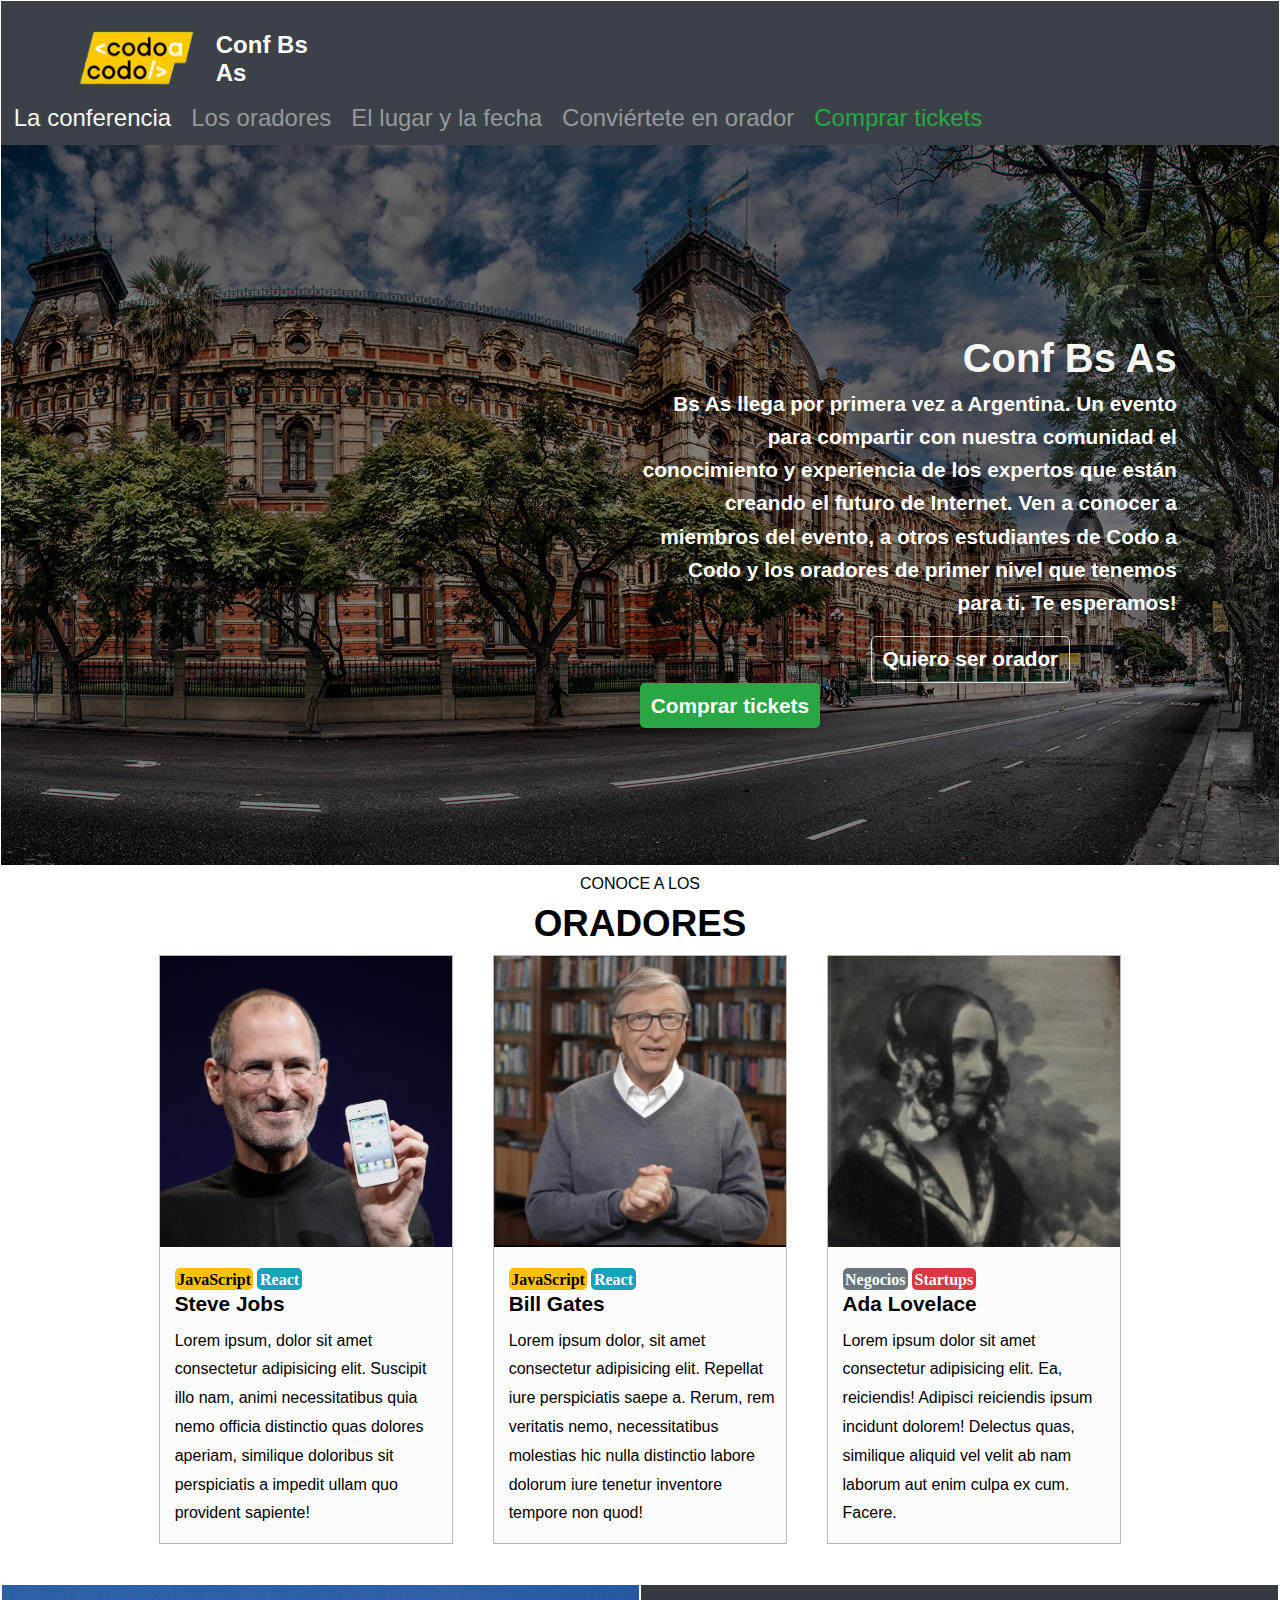
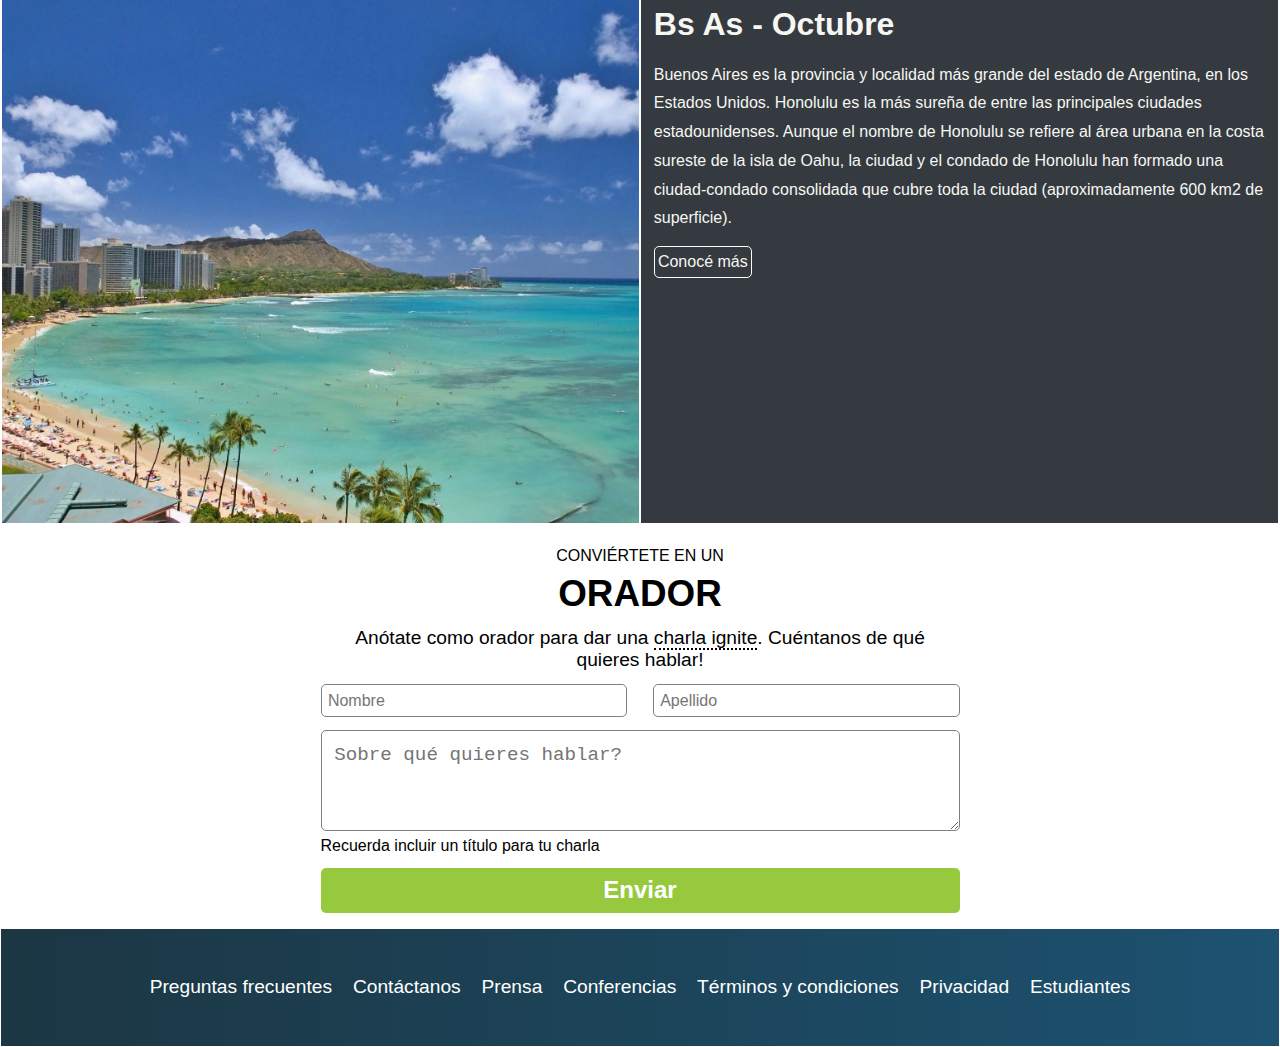
==== index.html @ 78c678d3 "Mi Proyecto de Codo a codo" ====
<!DOCTYPE html>
<html lang="es">
<head>
    <meta charset="UTF-8">
    <meta http-equiv="X-UA-Compatible" content="IE=edge">
    <meta name="viewport" content="width=device-width, initial-scale=1.0">
    <title>Proyecto Integrador front | Andrea Leal Denis</title>
    <link rel="shortcut icon" href="favicon.ico" type="image/x-icon">
    <link rel="stylesheet" href="./css/estilos.css">
</head>
<body>
    <header class="header">
        <div class="header_navegador">
            <div class="header_contenedorLogo">
                <a class="header_contenedorLogo_anclaLogo" href="#">
                    <img class="header_contenedorLogo_anclaLogo_img" src="./assets/img/codoacodo.png" alt="Logo Codo a Codo 4.0" loading="lazy" >
                </a>
                <h2 class="header_contenedorLogo">Conf Bs As</h2>
            </div>
            <div>
                <nav class="header_nav">
                    <ul class="header_nav_ul">
                        <li class="header_nav_ul_li"><a class="header_nav_ul_li_a itemBlanco" href="#conferencia">La conferencia</a></li>
                        <li class="header_nav_ul_li"><a class="header_nav_ul_li_a itemGris" href="#oradores">Los oradores</a></li>
                        <li class="header_nav_ul_li"><a class="header_nav_ul_li_a itemGris" href="#lugarFecha">El lugar y la fecha</a></li>
                        <li class="header_nav_ul_li"><a class="header_nav_ul_li_a itemGris" href="#formularioOrador">Conviértete en orador</a></li>
                        <li class="header_nav_ul_li"><a class="header_nav_ul_li_a itemVerde" href="./pages/tickets.html">Comprar tickets</a></li>
                    </ul>
                </nav>
            </div>
        </div>
        <section class="header_section">
            <div class="header_section_div">
                <h1 class="itemBlanco">Conf Bs As</h1>
                <p class="header_section_parrafo">Bs As llega por primera vez a Argentina. Un evento para compartir con nuestra comunidad el conocimiento y experiencia de los expertos que están creando el futuro de Internet. Ven a conocer a miembros del evento, a otros estudiantes de Codo a Codo y los oradores de primer nivel que tenemos para ti. Te esperamos!</p>
                <div class="cajaConferencia">
                    <div class="botones_cajaConferencia">
                        <a class="orador padOrador" href="#formularioOrador">Quiero ser orador</a>
                        <a class="tickets" href="./pages/tickets.html">Comprar tickets</a>
                    </div>
                </div>    
            </div>
        </section>
    </header>
    <main class="main">
        <section class="main_oradores">
            <div class="main_oradores_div">
                <h2><div class="main_oradores_tituloPequeño">CONOCE A LOS</div>ORADORES</h2>
            </div>
            <div class="main_oradores_cards">
                <div class="cards"><img src="./assets/img/Steve_Jobs.jpg" alt="Foto Steve Jobs" loading="lazy">
                    <div class="botonesOradores">
                        <a class="botonJavascript" href="https://aprendejavascript.org/" target="_blank">JavaScript</a>
                        <a class="botonReact" href="https://es.react.dev/" target="_blank">React</a>
                    </div>    
                    <div class="descripcionOradores">  
                        <h3>Steve Jobs</h3>
                        <p>Lorem ipsum, dolor sit amet consectetur adipisicing elit. Suscipit illo nam, animi necessitatibus quia nemo officia distinctio quas dolores aperiam, similique doloribus sit perspiciatis a impedit ullam quo provident sapiente!
                        </p>
                    </div>
                </div>
                <div class="cards"><img src="./assets/img/bill.jpg" alt="Foto Bill Gates" loading="lazy">
                    <div class="botonesOradores">
                        <a class="botonJavascript" href="https://aprendejavascript.org/" target="_blank">JavaScript</a>
                        <a class="botonReact" href="https://es.react.dev/" target="_blank">React</a>
                    </div>
                    <div class="descripcionOradores">   
                        <h3>Bill Gates</h3>
                        <p>Lorem ipsum dolor, sit amet consectetur adipisicing elit. Repellat iure perspiciatis saepe a. Rerum, rem veritatis nemo, necessitatibus molestias hic nulla distinctio labore dolorum iure tenetur inventore tempore non quod!
                        </p>
                    </div>    
                </div>
                <div class="cards"><img src="./assets/img/ada.jpeg" alt="Foto Ada Lovelace" loading="lazy">
                    <div class="botonesOradores">
                        <a class="botonNegocios" href="#">Negocios</a>
                        <a class="botonStartup" href="#" >Startups</a>
                    </div>
                    <div class="descripcionOradores">
                        <h3>Ada Lovelace</h3>
                        <p>Lorem ipsum dolor sit amet consectetur adipisicing elit. Ea, reiciendis! Adipisci reiciendis ipsum incidunt dolorem! Delectus quas, similique aliquid vel velit ab nam laborum aut enim culpa ex cum. Facere.
                        </p>
                    </div>    
                </div>
            </div>
        </section>
        <section class="main_sectionPrincipal">
            <div class="main_sectionPrincipal_contenedorFlexible">
                <div class="main_sectionPrincipal_contenedorFlexible_contenedorImg">  
                     
                </div>                               
                <div class="main_sectionPrincipal_contenedorTexto itemBlanco">
                    <h2>Bs As - Octubre</h2>
                    <p>Buenos Aires es la provincia y localidad más grande del estado de Argentina, en los Estados Unidos. Honolulu es la más sureña de entre las principales ciudades estadounidenses. Aunque el nombre de Honolulu se refiere al área urbana en la costa sureste de la isla de Oahu, la ciudad y el condado de Honolulu han formado una ciudad-condado consolidada que cubre toda la ciudad (aproximadamente 600 km2 de superficie).</p>
                    <a class="itemBlanco" href="">Conocé más</a>
                </div>
            </div>  
        </section>
        <section id="formularioOrador">
            <div class="contenedorFlex_formulario">
                <div class="formulario_titulo">
                    <h2><div class="formularioOrador_tituloPequeño"> CONVIÉRTETE EN UN</div>ORADOR</h2>
                    <p>Anótate como orador para dar una <span class="subrayadoPuntitos">charla ignite</span>. Cuéntanos de qué quieres hablar!</p>
                </div>
                <div class="formularioInput">
                    <form class="cajaForm" action="">
                        <div class="inputName">
                            <input type="text" id="name" name="nombre" placeholder="Nombre" required>                                
                            <input type="text" id="apellido" name="apellido" placeholder="Apellido" required>
                        </div>    
                        <div class="text_area">
                            <textarea name="comentario" id="comentario" cols="60" rows="25" placeholder="Sobre qué quieres hablar?"></textarea>
                        </div>
                            <p class="parrafoForm">Recuerda incluir un título para tu charla</p>
                            <div class="submit">
                                <input type="submit" value="Enviar">                              
                            </div>
                        </div>
                        
                    </form>
                </div>
            </div>
        </section>
    </main>
    <footer class="footer">
        <nav class="footer_nav">
            <ul class="footer_nav_ul">
                <li class="footer_nav_ul_li">
                    <a class="footer_nav_ul_li_a" href="#">Preguntas frecuentes</a>
                </li>
                <li class="footer_nav_ul_li">
                    <a class="footer_nav_ul_li_a" href="#">Contáctanos</a>
                </li>
                <li class="footer_nav_ul_li">
                    <a class="footer_nav_ul_li_a" href="#">Prensa</a>
                </li>
                <li class="footer_nav_ul_li">
                    <a class="footer_nav_ul_li_a" href="#">Conferencias</a>
                </li>
                <li class="footer_nav_ul_li">
                    <a class="footer_nav_ul_li_a" href="#">Términos y condiciones</a>
                </li>
                <li class="footer_nav_ul_li">
                    <a class="footer_nav_ul_li_a" href="#">Privacidad</a>
                </li>
                <li class="footer_nav_ul_li">
                    <a class="footer_nav_ul_li_a" href="#">Estudiantes</a>
                </li>                      
            </ul>
        </nav>
    </footer>
</body>
</html>
---- css/estilos.css ----
*{
    margin: 0;
    padding: 0;
    box-sizing: border-box;
}
body{
    margin: 1px;
}
.itemBlanco{
    color: rgb(246, 247, 242);
}
.itemGris{
    color: rgb(149, 152, 159);
}
.itemVerde{
    color: rgb(39, 167, 70);
}
.header_navegador{
    padding: 1% 7% 1% 1%;
    background-color: rgb(60, 65, 71);
    display: flex;
    flex-direction: row;
    justify-content: space-between;
    align-items: center;
    flex-wrap: wrap;
}
.header_contenedorLogo{
    width: 30%;
    display: flex;
    justify-content: center;
    align-items: center;
}
.header_contenedorLogo_anclaLogo{
    color: white;
    font-family:'Lucida Sans', 'Lucida Sans Regular', 'Lucida Grande', 'Lucida Sans Unicode', Geneva, Verdana, sans-serif;
    display: flex;
    justify-content: center;
    align-items: center;
    flex-wrap: wrap;
}
.header_contenedorLogo_anclaLogo_img{
    width: 100%;
    height: 10vh;
}
.header_contenedorLogo h2{
    color: white;
    font-size: 1.5rem;
    font-family: 'Lucida Sans', 'Lucida Sans Regular', 'Lucida Grande', 'Lucida Sans Unicode', Geneva, Verdana, sans-serif;
}
.header_nav{
    display: flex;
}
.header_nav_ul{
    list-style: none;
    margin: 0;
    padding: 0;
    display: flex;
    align-items: center;
    text-decoration: none;
    font-size: 1.2rem;
}
.header_nav_ul_li{
    padding-right: 20px;
    font-size: 1.5rem;
    font-family: 'Lucida Sans', 'Lucida Sans Regular', 'Lucida Grande', 'Lucida Sans Unicode', Geneva, Verdana, sans-serif;
}
.header_nav_ul_li_a{
    text-decoration: none;
}
.header_section{
    height: 80vh;
    color: white;
    font-size: 1rem;
    font-family: 'Lucida Sans', 'Lucida Sans Regular', 'Lucida Grande', 'Lucida Sans Unicode', Geneva, Verdana, sans-serif;
    background: linear-gradient(to right top, #00000080, #00000080), url(../assets/img/ba1.jpg);
    background-size: cover;
    background-repeat: no-repeat;
    background-position: center;
    text-align: right;
    font-weight: bolder;
    font-size: 1.3rem;
}
.header_section_div{
    padding-top: 15% ;
    margin-right: 8%;
    margin-left: 50%;
}
.header_section_parrafo{
    margin-top: 1%;
    margin-bottom: 1%;
    text-align: justify right;
    line-height: 1.6;    
}
.header_section_div h1{
    font-size: 2.5rem;
}
.cajaConferencia{
    width: 100%;
    height: 10vh;
    padding-top: 2%;
}
.botones_cajaConferencia{
    width: 100%;
    height: 70%;
    display: flex;
    flex-direction: row;
    flex-wrap: wrap;
    justify-content: space-between;
}
.orador{
    padding: 2%;
    border: 1px solid rgba(255, 255, 255, 0.774);
    border-radius: 5px
}
.padOrador{
    margin-left: 43%;
}
.tickets{
    padding: 2%;
    background-color: rgb(41, 167, 68);
    border-radius: 5px;
}
.header_section a{
    text-decoration: none;
    color: white;
}
.main_oradores_div{
   text-align: center;
   margin-top: 10px ;
   margin-bottom: 10px;
   font-family: 'Lucida Sans', 'Lucida Sans Regular', 'Lucida Grande', 'Lucida Sans Unicode', Geneva, Verdana, sans-serif;
}
.main_oradores h2{
    font-size: 2.3rem;
}
.main_oradores_tituloPequeño{
    padding-bottom: 10px;
    font-size: 1rem;
    font-weight: 200;
}
.main_oradores_cards{
    height: 100%;
    display: flex;
    flex-direction: row;    
    flex-wrap:wrap;
    align-content: center;
    gap:40px;
    justify-content: center;    
    padding-bottom: 40px;    
}
.cards{    
    background-color: rgb(252, 252, 252);
    border: 1px solid rgb(190, 182, 182);
    width: 23%;
    height: 95%;
    display: flex;
    flex-direction: column;    
}
.cards img{
    width: 100%;
    height: 58%;
    object-fit:cover;
}
.botonesOradores{
    padding: 5%;
    padding-top: 8%;
    padding-bottom: 1%;    
}
.botonesOradores a{
    text-decoration: none;
    padding: 2.5px;
    border-radius: 5px;
    font-weight: bold;
    text-align: left;
}
.botonJavascript{
    background-color: rgb(254, 193, 6) ;
    color: black;
}
.botonReact{
    background-color: rgb(23, 162, 185);
    color: white;
}
.botonNegocios{
    background-color: rgb(108, 117, 124);
    color: white;
}
.botonStartup{
    background-color: rgb(220, 54, 68);
    color: white;
}
.descripcionOradores{    
    padding: 0 2% 5% 5%;
    font-family: 'Lucida Sans', 'Lucida Sans Regular', 'Lucida Grande', 'Lucida Sans Unicode', Geneva, Verdana, sans-serif;
}
.descripcionOradores h3{
    font-size: 1.3rem;
    padding-bottom: 4%;
}
.descripcionOradores p{
    font-size: 1rem;
    line-height: 1.8;
    text-align: justify center;
}
.main_sectionPrincipal_contenedorFlexible{
    height: 60vh;
    background-color: #1d5271;
    display: flex;
    flex-direction: row
}
.main_sectionPrincipal_contenedorFlexible_contenedorImg{
    width: 50%;
    height: 60vh;
    background-image: url(../assets/img/honolulu.jpg);
    background-position: center;
    background-size: cover;
    background-repeat: no-repeat;
    border: 1px solid white;
}
.main_sectionPrincipal_contenedorTexto{
    background-color: rgb(53, 58, 64);
    width: 50%;
    height: 60vh;
    padding-top: 1%;
    padding-left: 1%;
    text-align: left;
    display: flex;
    flex-direction: column;
    align-items:flex-start; 
    line-height: 1.5;
    font-family: 'Lucida Sans', 'Lucida Sans Regular', 'Lucida Grande', 'Lucida Sans Unicode', Geneva, Verdana, sans-serif;
    border: 0.1px solid white;
}
.main_sectionPrincipal_contenedorTexto h2{    
    padding-bottom: 2%;
    font-size: 2rem;    
    margin-top: 2.5px;    
}
.main_sectionPrincipal_contenedorTexto p{
    padding-right: 1%;
    padding-bottom: 2%;
    font-size: 1rem;
    line-height: 1.8;
}
.main_sectionPrincipal_contenedorTexto a{
    padding: 0.5%;
    text-decoration: none;
    border: 1px solid white;
    border-radius: 5px;
}
#formularioOrador{
    height: 45vh;
    display: flex;
    flex-direction: column;
    flex-wrap: wrap;
    align-content: center;
}
.contenedorFlex_formulario{    
    width: 50%;
    height: 64%;
}
.formulario_titulo{    
    padding: 2%;
    text-align: center;
    margin-top: 10px ;
    font-family: 'Lucida Sans', 'Lucida Sans Regular', 'Lucida Grande', 'Lucida Sans Unicode', Geneva, Verdana, sans-serif;
}
.formularioOrador_tituloPequeño{
    padding-bottom: 8px;
    font-size: 1rem;
    font-weight: 200;
}
.formulario_titulo h2{
    font-size: 2.3rem;
}
.subrayadoPuntitos{
    border-bottom: 2px dotted black;
}
.formulario_titulo P{
    padding-top: 2%;
    font-size: 1.2rem;
}
.formularioInput{
    height: 97%;
    display: flex;
}
.cajaForm{    
    width: 100%;
    height: 90%;
    font-family: 'Lucida Sans', 'Lucida Sans Regular', 'Lucida Grande', 'Lucida Sans Unicode', Geneva, Verdana, sans-serif;
}
.parrafoForm{
    padding-top: 1%;
    font-size: 1rem;
}
.inputName{
    height: 15%;
    display: flex;
    flex-wrap: wrap;
    justify-content: space-between;
}
.inputName input{
    padding: 1%;
    width: 48%;
    height: 100%;
    font-size: 1rem;   
    border: 1px solid gray;    
    border-radius: 5px; 
}
.text_area{    
    padding-top: 2%;
    display: flex;
    width: 100%;
    height: 50%;
    flex-direction: column;   
}
.text_area textarea{
    padding-top: 2%;
    padding-left: 2%;
    font-size: 1.2rem;
    border: 1px solid gray;
    border-radius: 5px;  
}
.submit{
    padding-top: 2%;
} 
.submit input{
    background-color: rgb(150, 201, 62) ;
    width: 100%;
    height: 5vh;
    border: 1px solid transparent;
    border-radius: 5px;
    font-size: 1.5rem;    
    color: white;
    font-weight: 600;
    cursor: pointer;
}
.footer{
    height: 10%;
    background: linear-gradient(to right, #1c3643, #1c3d4e, #1c4459, #1c4b65, #1d5271);
}
.footer_nav_ul{
    height: 13vh;
    padding-left: 10%;
    padding-right: 10%;
    list-style: none;
    display: flex;
    justify-content: space-evenly;
    align-items: center;
    text-decoration: none;
    font-size: 1.2rem;
    font-family: 'Lucida Sans', 'Lucida Sans Regular', 'Lucida Grande', 'Lucida Sans Unicode', Geneva, Verdana, sans-serif;
}
.footer_nav_ul_li_a{
    color: white;
    text-decoration: none;
}
@media screen and (min-width: 0) and (max-width:991px){
    .header_contenedorLogo{
        flex-direction: column;
    }    
    .header_nav_ul{
        flex-direction: column;
    }
    .header_section{
        height: 100vh;
    }
    .header_section_parrafo{
        width: 100%;
        height: 50%;
        font-size: 1rem;
        text-align: justify;
    } 
    .header_section_div h1{
        font-size: 2rem;
    }
    .cajaConferencia{
        width: 100%;
        height: 10vh;
        padding-top: 2%;
    }
        .main_oradores_cards{
        flex-direction: column;         
    }
    .cards{
        flex-direction: column;        
    }
    .main_sectionPrincipal_contenedorFlexible{
        flex-direction: column-reverse;
    }
    .main_sectionPrincipal_contenedorFlexible_contenedorImg{
        width: 100%;
        height: 50vh;
    }
    .main_sectionPrincipal_contenedorTexto{
        width: 100%;
        height: 50vh;       
    }
    #formularioOrador{
        height: 80vh;        
    }
    .footer{
        height: 40vh;
    }
    .footer_nav_ul{
        margin-top: 5vh;
        padding-top: 20vh;        
        flex-direction: column;  
    }          
}
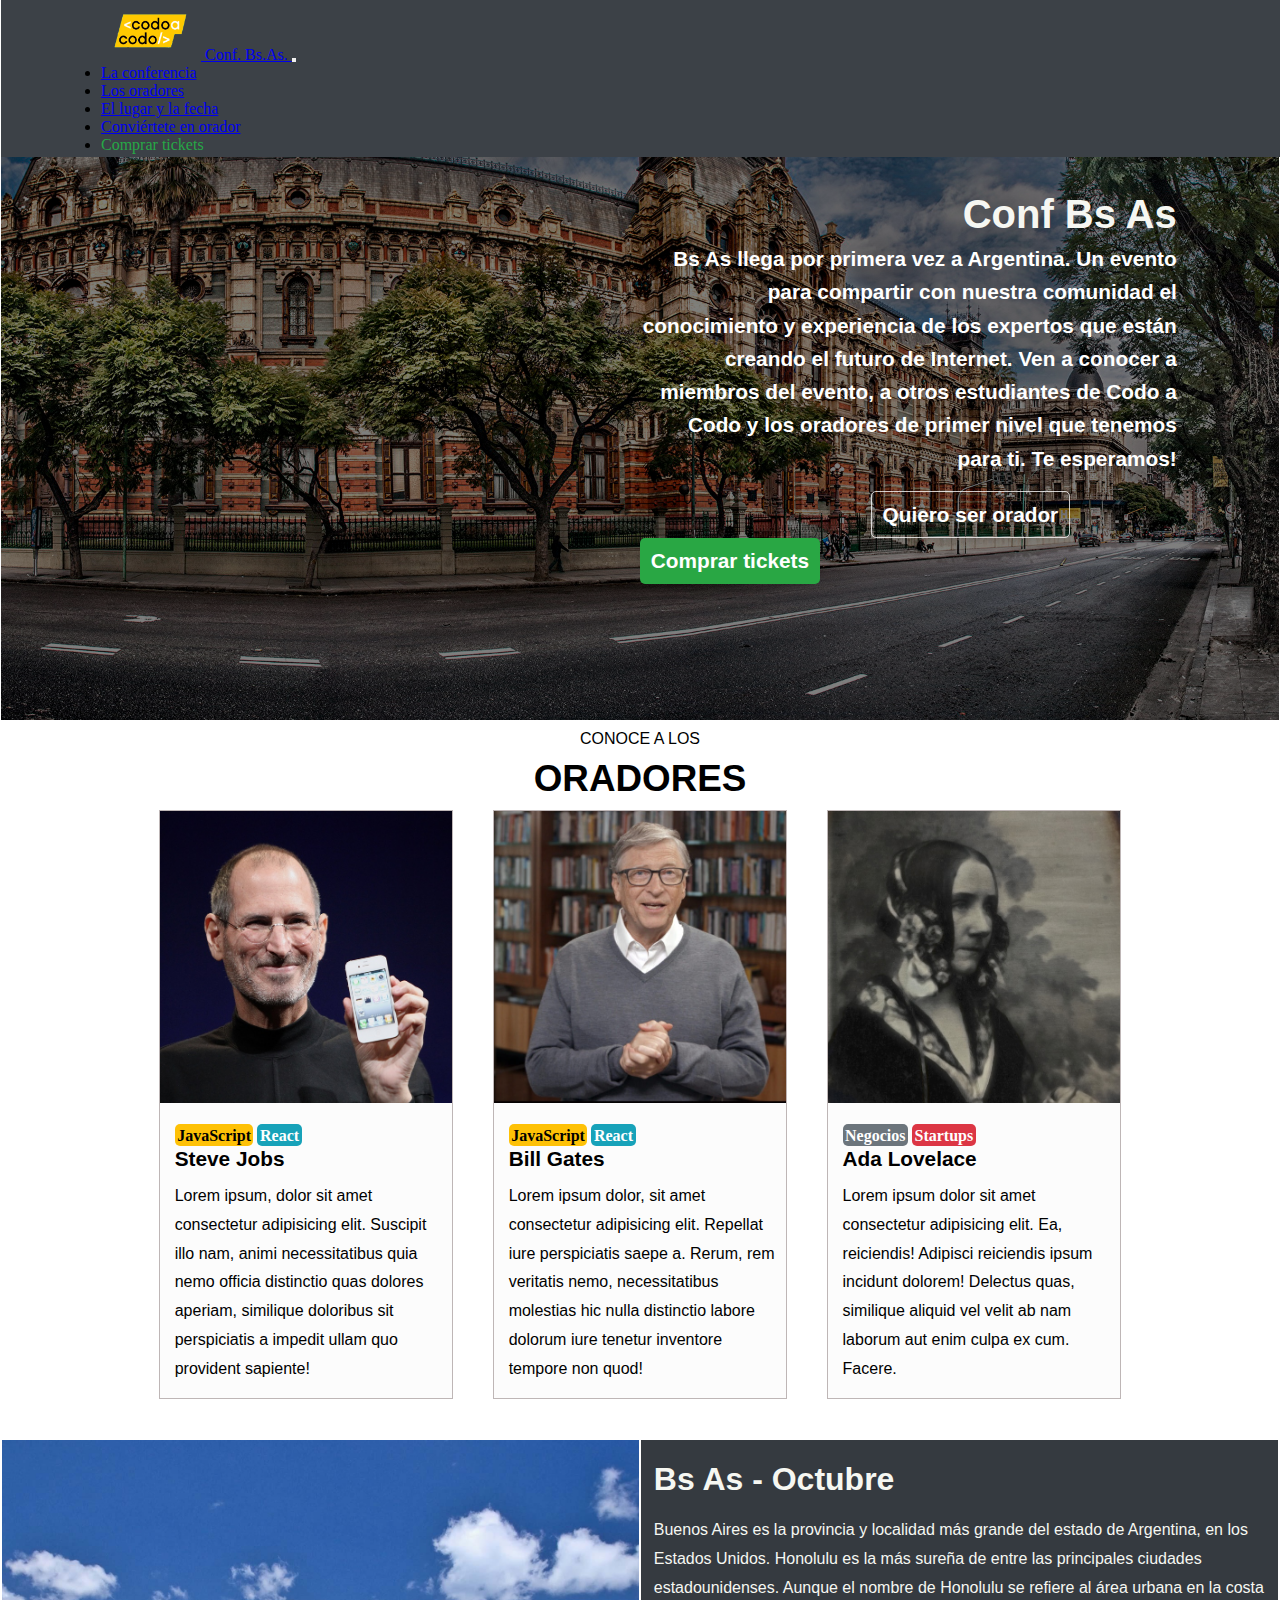
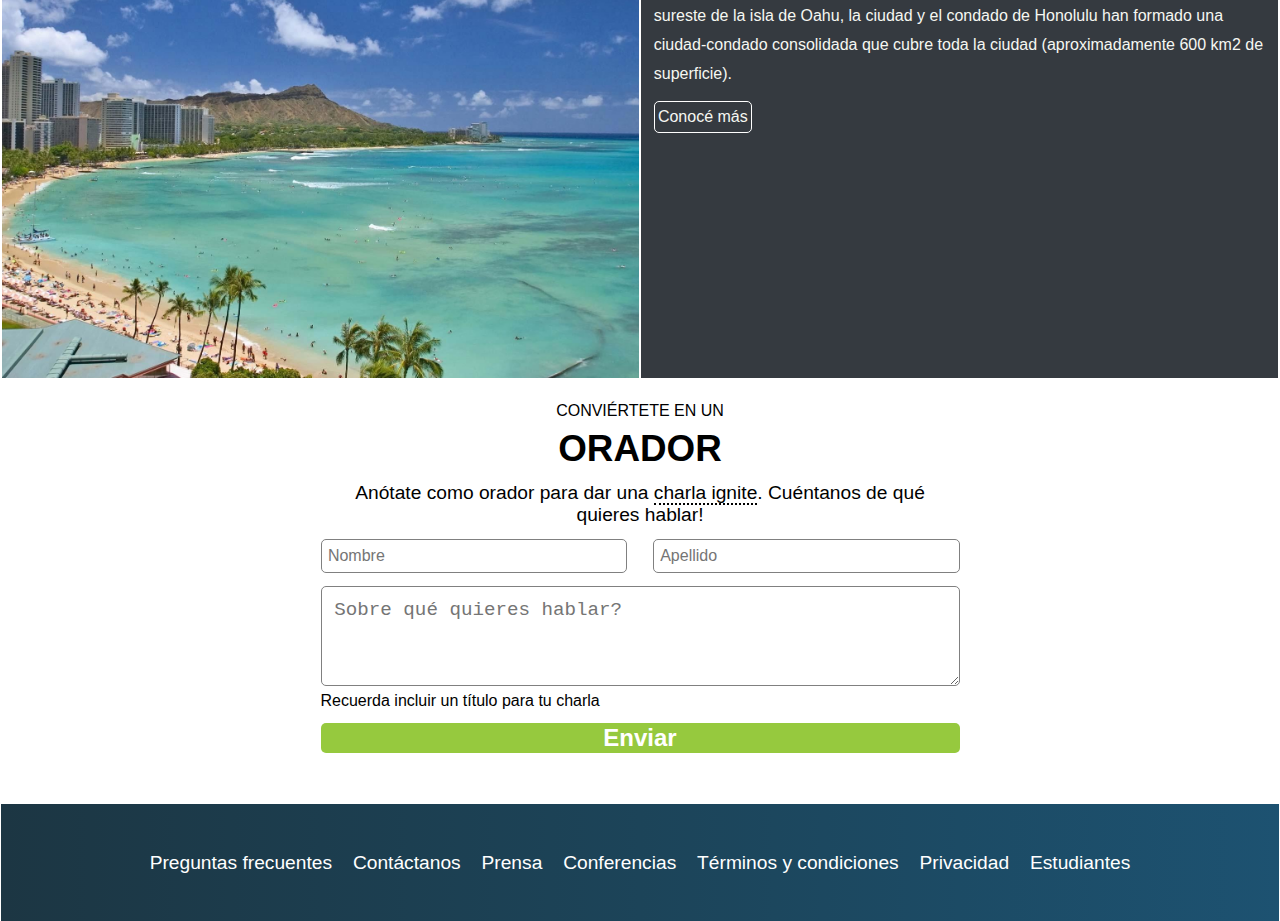
==== commit e9ec3f37: "Proyecto con JavaScript" ====
--- a/index.html
+++ b/index.html
@@ -6,11 +6,12 @@
     <meta name="viewport" content="width=device-width, initial-scale=1.0">
     <title>Proyecto Integrador front | Andrea Leal Denis</title>
     <link rel="shortcut icon" href="favicon.ico" type="image/x-icon">
+    <link href="https://cdn.jsdelivr.net/npm/bootstrap@5.0.2/dist/css/bootstrap.min.css" rel="stylesheet" integrity="sha384-EVSTQN3/azprG1Anm3QDgpJLIm9Nao0Yz1ztcQTwFspd3yD65VohhpuuCOmLASjC" crossorigin="anonymous">
     <link rel="stylesheet" href="./css/estilos.css">
 </head>
 <body>
     <header class="header">
-        <div class="header_navegador">
+        <!-- <div class="header_navegador">
             <div class="header_contenedorLogo">
                 <a class="header_contenedorLogo_anclaLogo" href="#">
                     <img class="header_contenedorLogo_anclaLogo_img" src="./assets/img/codoacodo.png" alt="Logo Codo a Codo 4.0" loading="lazy" >
@@ -28,7 +29,37 @@
                     </ul>
                 </nav>
             </div>
-        </div>
+        </div> -->
+        <nav class="navbar navbar-expand-lg navbar-dark grisNav nav-fix">
+            <div class="container-fluid navFluid">
+                <a class="navbar-brand" href="./index.html">
+                    <img class="changeNav" src="./assets/img/codoacodo.png" alt="Logo Codo a Codo 4.0" loading="lazy"> 
+                    Conf. Bs.As.
+                </a>
+                <button class="navbar-toggler" type="button" data-bs-toggle="collapse" data-bs-target="#navbarSupportedContent" aria-controls="navbarSupportedContent" aria-expanded="false" aria-label="Toggle navigation">
+                    <span class="navbar-toggler-icon"></span>
+                </button>
+                <div class="collapse navbar-collapse" id="navbarSupportedContent">
+                    <ul class="navbar-nav me-auto mb-2 mb-lg-0 justify-content-end w-100">
+                        <li class="nav-item">
+                            <a class="nav-link active" aria-current="page" href="./index.html">La conferencia</a>
+                        </li>
+                        <li class="nav-item">
+                            <a class="nav-link" href="./index.html#oradores">Los oradores</a>
+                        </li>
+                        <li class="nav-item">
+                            <a class="nav-link" href="./index.html#lugarFecha">El lugar y la fecha</a>
+                        </li>
+                        <li class="nav-item">
+                            <a class="nav-link" href="./index.html#formularioOrador">Conviértete en orador</a>
+                        </li>  
+                        <li class="nav-item mt-2">
+                            <a class="nav_verde" href="./pages/tickets.html">Comprar tickets</a>
+                        </li>                               
+                    </ul>                
+                </div>
+            </div>
+        </nav>
         <section class="header_section">
             <div class="header_section_div">
                 <h1 class="itemBlanco">Conf Bs As</h1>
@@ -42,8 +73,8 @@
             </div>
         </section>
     </header>
-    <main class="main">
-        <section class="main_oradores">
+    <main class="main mb-5">
+        <section id="oradores" class="main_oradores">
             <div class="main_oradores_div">
                 <h2><div class="main_oradores_tituloPequeño">CONOCE A LOS</div>ORADORES</h2>
             </div>
@@ -83,7 +114,7 @@
                 </div>
             </div>
         </section>
-        <section class="main_sectionPrincipal">
+        <section id="lugarFecha" class="main_sectionPrincipal">
             <div class="main_sectionPrincipal_contenedorFlexible">
                 <div class="main_sectionPrincipal_contenedorFlexible_contenedorImg">  
                      
@@ -112,10 +143,9 @@
                         </div>
                             <p class="parrafoForm">Recuerda incluir un título para tu charla</p>
                             <div class="submit">
-                                <input type="submit" value="Enviar">                              
+                                <input class="submitInput" type="submit" value="Enviar">                              
                             </div>
-                        </div>
-                        
+                        </div>                    
                     </form>
                 </div>
             </div>
--- a/css/estilos.css
+++ b/css/estilos.css
@@ -4,7 +4,7 @@
     box-sizing: border-box;
 }
 body{
-    margin: 1px;
+    margin: 0 1px;
 }
 .itemBlanco{
     color: rgb(246, 247, 242);
@@ -12,8 +12,13 @@
 .itemGris{
     color: rgb(149, 152, 159);
 }
-.itemVerde{
+.itemVerde { 
     color: rgb(39, 167, 70);
+} 
+.formCeleste{
+    background-color: rgb(204, 229, 255);
+    padding: 15px;
+    font-weight: 500;
 }
 .header_navegador{
     padding: 1% 7% 1% 1%;
@@ -66,6 +71,10 @@
 }
 .header_nav_ul_li_a{
     text-decoration: none;
+}
+.nav_verde{
+    color: rgb(39, 167, 70);
+    text-decoration: none;     
 }
 .header_section{
     height: 80vh;
@@ -94,6 +103,10 @@
 .header_section_div h1{
     font-size: 2.5rem;
 }
+.nav-fix{
+    position: fixed;
+    width: 100%;
+}
 .cajaConferencia{
     width: 100%;
     height: 10vh;
@@ -201,6 +214,9 @@
     font-size: 1rem;
     line-height: 1.8;
     text-align: justify center;
+}
+.main{
+    margin-bottom: 20px;
 }
 .main_sectionPrincipal_contenedorFlexible{
     height: 60vh;
@@ -322,12 +338,11 @@
     border-radius: 5px;  
 }
 .submit{
-    padding-top: 2%;
+    padding-top: 2%;    
 } 
-.submit input{
+.submitInput{
+    width: 100%;
     background-color: rgb(150, 201, 62) ;
-    width: 100%;
-    height: 5vh;
     border: 1px solid transparent;
     border-radius: 5px;
     font-size: 1.5rem;    
@@ -354,6 +369,73 @@
 .footer_nav_ul_li_a{
     color: white;
     text-decoration: none;
+}
+.changeNav{
+    width: 100px;    
+}
+.grisNav{
+    background-color: rgb(60, 65, 71);
+}
+.navFluid{
+    margin: 3px 100px;
+}
+.animacionBorde_1:hover{
+    background:rgba(0, 0, 255, 0.527);
+    box-shadow: 0 0 5px #215b8b7a, 0 0 25px; 
+}
+.animacionBorde_2:hover{
+    background:#6ca8c9;
+    box-shadow: 0 0 5px #215b8b7a, 0 0 25px;
+}
+.animacionBorde_3:hover{
+    background: orange;
+    box-shadow: 0 0 5px #215b8b7a, 0 0 25px;    
+}
+.botonForm{
+    text-decoration: none;
+    color:#fff;
+    font-family: Arial;
+    font-size: 24px;
+    padding: 10px 30px;
+    background-image: linear-gradient(120deg,#3afe3a,#99fe3aaf);
+    border-radius: 10px;
+    animation: gradient 10s linear infinite;
+    position:relative;
+}
+.botonForm::before{
+    content: "";
+    position:absolute;
+    width: 100%;
+    height: 100%;
+    background: inherit;
+    border-radius: inherit;
+    z-index:-1;
+    top:10px;
+    left:0;
+    filter:blur(30px);
+    opacity:0.9;
+}
+@keyframes gradient{
+            from{
+                filter:hue-rotate(0deg);
+
+            }
+            to{
+                filter: hue-rotate(360deg);
+            }
+        }
+.texto_form h2{
+    padding: 3px;
+    font-size: 1rem;
+    font-weight: 200;
+    text-align: center;
+}
+.texto_form h1{
+    font-size: 2rem;
+    text-align: center;
+}
+.divBlock{
+    display: block;
 }
 @media screen and (min-width: 0) and (max-width:991px){
     .header_contenedorLogo{
@@ -379,11 +461,12 @@
         height: 10vh;
         padding-top: 2%;
     }
-        .main_oradores_cards{
-        flex-direction: column;         
-    }
+    .main_oradores_cards{
+        flex-direction: column;              
+    }    
     .cards{
-        flex-direction: column;        
+        flex-direction: column;
+        width: 50%;        
     }
     .main_sectionPrincipal_contenedorFlexible{
         flex-direction: column-reverse;
